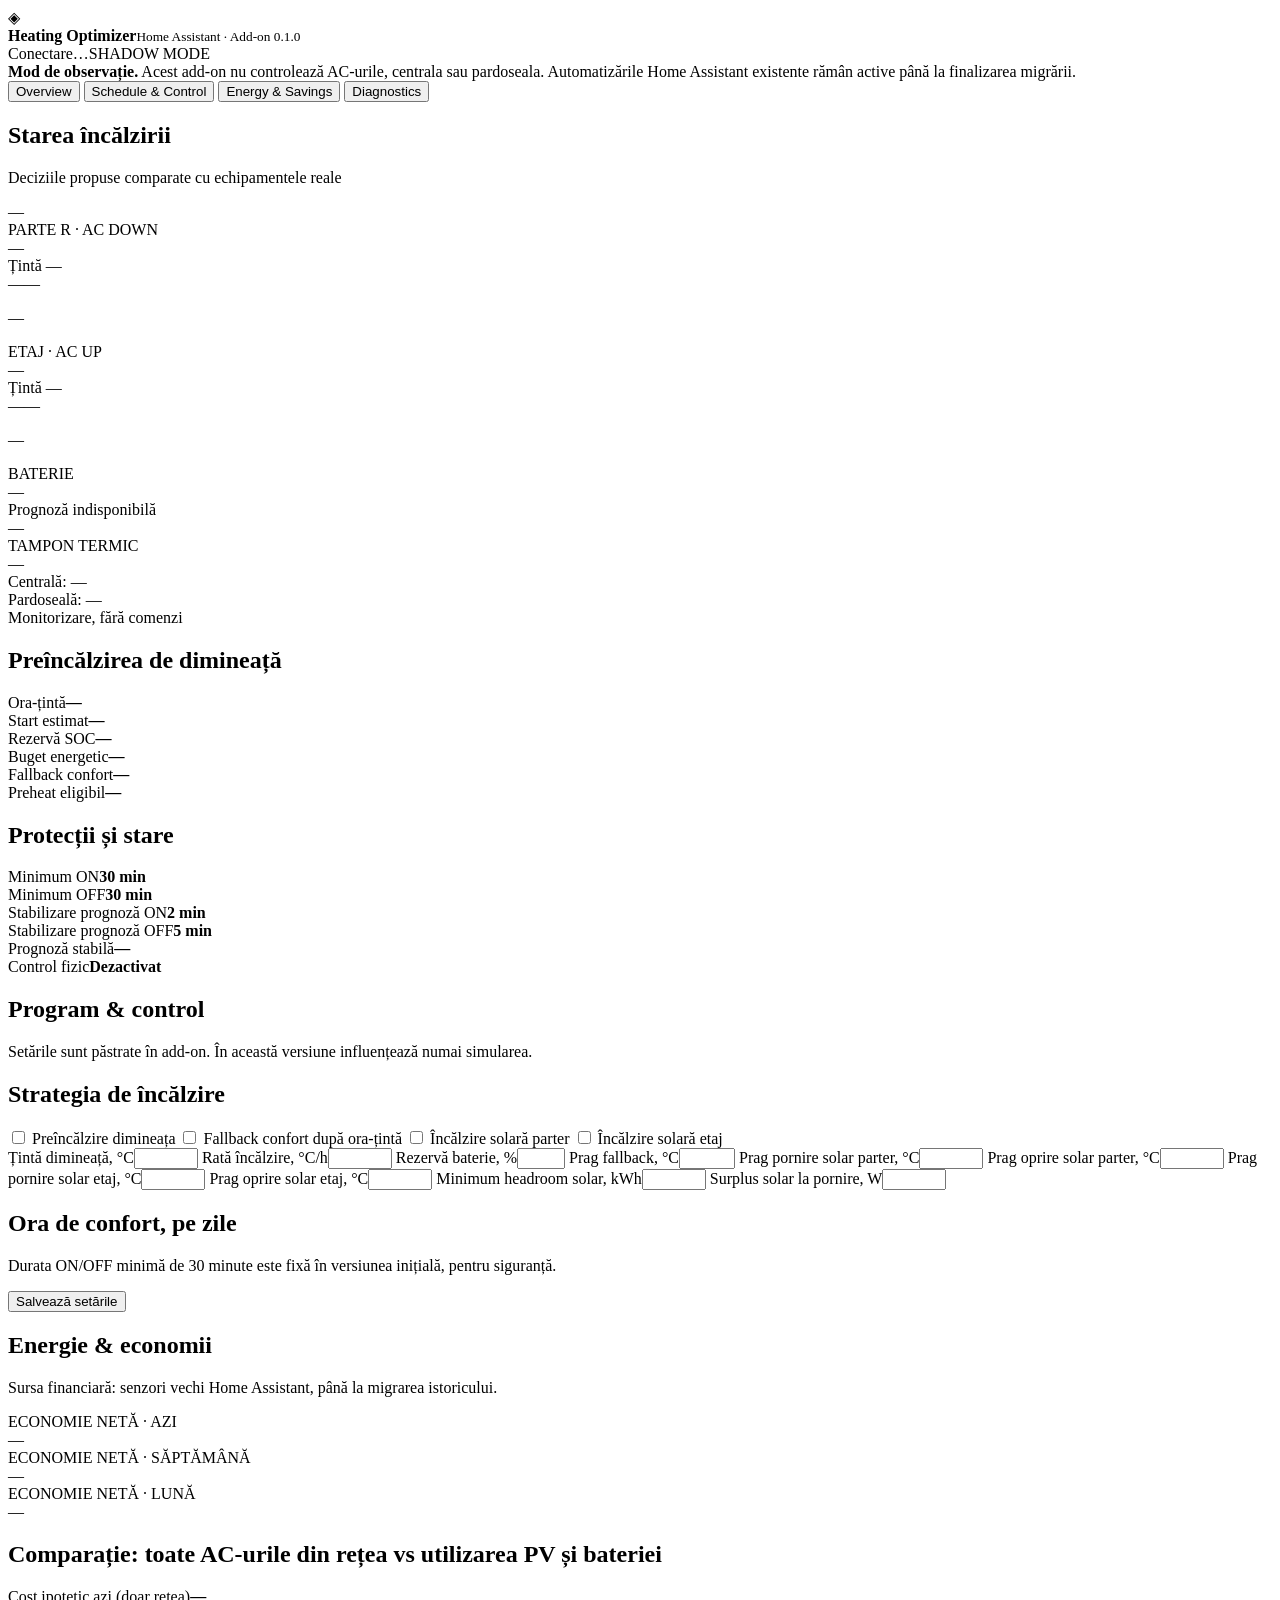
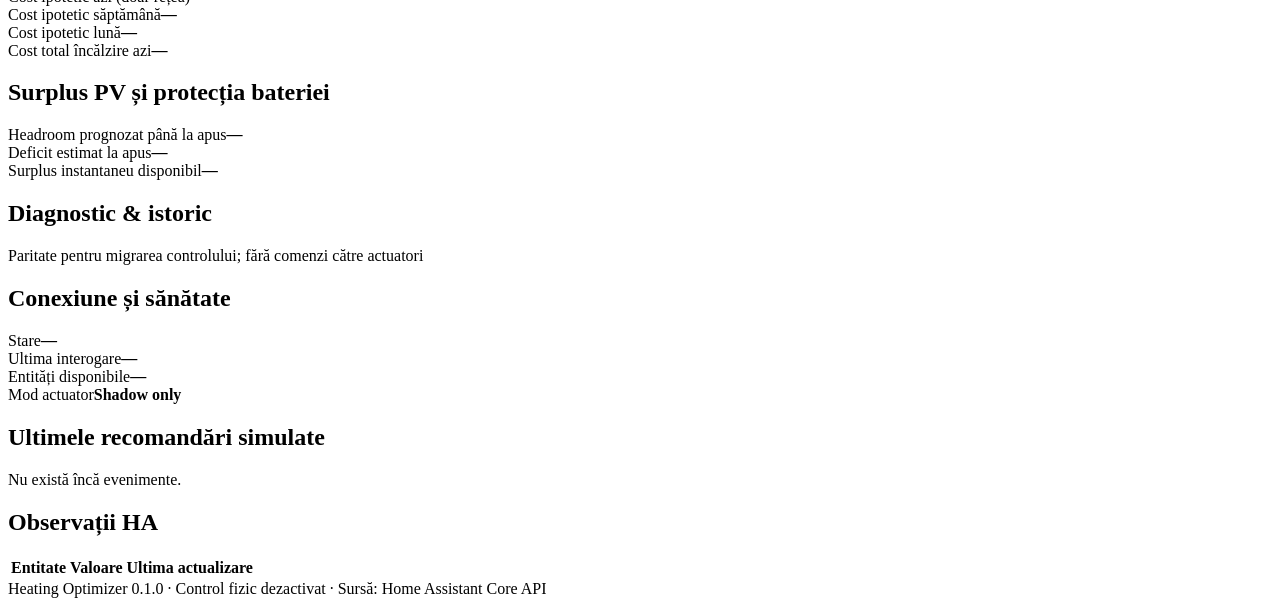
==== heating_optimizer/app/static/index.html @ 762e4fca "feat(heating): full responsive Ingress dashboard with controls, schedule and savings" ====
<!doctype html>
<html lang="ro">
<head>
  <meta charset="utf-8">
  <meta name="viewport" content="width=device-width,initial-scale=1,viewport-fit=cover">
  <meta name="theme-color" content="#101b2a">
  <title>Heating Optimizer</title>
  <link rel="stylesheet" href="style.css">
</head>
<body>
<div class="app">
  <header class="topbar">
    <div class="brand"><div class="mark">◈</div><div><strong>Heating Optimizer</strong><small>Home Assistant · Add-on 0.1.0</small></div></div>
    <div class="topstatus"><span id="health-indicator" class="light"></span><span id="health-label">Conectare…</span><span class="pill shadow">SHADOW MODE</span></div>
  </header>
  <div class="notice" role="status"><strong>Mod de observație.</strong> Acest add-on nu controlează AC-urile, centrala sau pardoseala. Automatizările Home Assistant existente rămân active până la finalizarea migrării.</div>
  <nav class="tabs" aria-label="Secțiuni">
    <button data-tab="overview" class="selected">Overview</button>
    <button data-tab="schedule">Schedule & Control</button>
    <button data-tab="energy">Energy & Savings</button>
    <button data-tab="diagnostics">Diagnostics</button>
  </nav>
  <main>
    <section id="overview" class="panel open">
      <div class="heading"><div><h1>Starea încălzirii</h1><p>Deciziile propuse comparate cu echipamentele reale</p></div><div id="last-refresh" class="muted">—</div></div>
      <div class="cards">
        <article class="tile room"><div class="eyebrow">PARTE R · AC DOWN</div><div class="big" id="down-temperature">—</div><div class="tile-detail">Țintă <span id="down-target">—</span></div><div class="state-row"><span id="down-actual" class="pill neutral">—</span><span id="down-simulated" class="pill neutral">—</span></div><p class="reason" id="down-reasons">—</p></article>
        <article class="tile room"><div class="eyebrow">ETAJ · AC UP</div><div class="big" id="up-temperature">—</div><div class="tile-detail">Țintă <span id="up-target">—</span></div><div class="state-row"><span id="up-actual" class="pill neutral">—</span><span id="up-simulated" class="pill neutral">—</span></div><p class="reason" id="up-reasons">—</p></article>
        <article class="tile"><div class="eyebrow">BATERIE</div><div class="big" id="battery-soc">—</div><div id="battery-target" class="tile-detail">Prognoză indisponibilă</div><div class="progress"><div id="battery-fill"></div></div><div id="battery-headroom" class="muted">—</div></article>
        <article class="tile"><div class="eyebrow">TAMPON TERMIC</div><div class="big" id="puffer-temperature">—</div><div class="tile-detail">Centrală: <span id="boiler-state">—</span></div><div class="tile-detail">Pardoseală: <span id="ufh-state">—</span></div><div class="muted">Monitorizare, fără comenzi</div></article>
      </div>
      <div class="two-col">
        <article class="tile"><h2>Preîncălzirea de dimineață</h2><div class="metrics">
          <div><span>Ora-țintă</span><strong id="morning-time">—</strong></div>
          <div><span>Start estimat</span><strong id="morning-start">—</strong></div>
          <div><span>Rezervă SOC</span><strong id="morning-reserve">—</strong></div>
          <div><span>Buget energetic</span><strong id="morning-budget">—</strong></div>
          <div><span>Fallback confort</span><strong id="morning-fallback">—</strong></div>
          <div><span>Preheat eligibil</span><strong id="morning-eligible">—</strong></div>
        </div></article>
        <article class="tile"><h2>Protecții și stare</h2><div class="metrics">
          <div><span>Minimum ON</span><strong>30 min</strong></div>
          <div><span>Minimum OFF</span><strong>30 min</strong></div>
          <div><span>Stabilizare prognoză ON</span><strong>2 min</strong></div>
          <div><span>Stabilizare prognoză OFF</span><strong>5 min</strong></div>
          <div><span>Prognoză stabilă</span><strong id="forecast-stable">—</strong></div>
          <div><span>Control fizic</span><strong>Dezactivat</strong></div>
        </div></article>
      </div>
    </section>
    <section id="schedule" class="panel">
      <div class="heading"><div><h1>Program & control</h1><p>Setările sunt păstrate în add-on. În această versiune influențează numai simularea.</p></div></div>
      <form id="settings-form" class="settings">
        <article class="tile"><h2>Strategia de încălzire</h2>
          <label class="switchline"><input type="checkbox" name="morning_enabled"> Preîncălzire dimineața</label>
          <label class="switchline"><input type="checkbox" name="comfort_fallback_enabled"> Fallback confort după ora-țintă</label>
          <label class="switchline"><input type="checkbox" name="solar_down_enabled"> Încălzire solară parter</label>
          <label class="switchline"><input type="checkbox" name="solar_up_enabled"> Încălzire solară etaj</label>
          <div class="fields">
            <label>Țintă dimineață, °C<input name="morning_target_c" type="number" step="0.1" min="18" max="25"></label>
            <label>Rată încălzire, °C/h<input name="morning_warming_rate_c_per_h" type="number" step="0.05" min="0.2" max="2"></label>
            <label>Rezervă baterie, %<input name="morning_reserve_soc" type="number" step="1" min="20" max="60"></label>
            <label>Prag fallback, °C<input name="morning_fallback_deficit_c" type="number" step="0.1" min="0.2" max="2"></label>
            <label>Prag pornire solar parter, °C<input name="solar_start_down_c" type="number" step="0.1" min="18" max="25"></label>
            <label>Prag oprire solar parter, °C<input name="solar_stop_down_c" type="number" step="0.1" min="18" max="25"></label>
            <label>Prag pornire solar etaj, °C<input name="solar_start_up_c" type="number" step="0.1" min="18" max="25"></label>
            <label>Prag oprire solar etaj, °C<input name="solar_stop_up_c" type="number" step="0.1" min="18" max="25"></label>
            <label>Minimum headroom solar, kWh<input name="solar_headroom_kwh" type="number" step="0.1" min="0" max="20"></label>
            <label>Surplus solar la pornire, W<input name="solar_surplus_w" type="number" step="50" min="0" max="5000"></label>
          </div>
        </article>
        <article class="tile"><h2>Ora de confort, pe zile</h2><div class="schedule-fields" id="schedule-fields"></div><p class="muted">Durata ON/OFF minimă de 30 minute este fixă în versiunea inițială, pentru siguranță.</p></article>
        <div class="settings-footer"><button type="submit" class="primary" id="save-settings">Salvează setările</button><div class="message" id="settings-message" role="status"></div></div>
      </form>
    </section>
    <section id="energy" class="panel">
      <div class="heading"><div><h1>Energie & economii</h1><p>Sursa financiară: senzori vechi Home Assistant, până la migrarea istoricului.</p></div></div>
      <div class="cards three">
        <article class="tile"><div class="eyebrow">ECONOMIE NETĂ · AZI</div><div class="big" id="saving-day">—</div></article>
        <article class="tile"><div class="eyebrow">ECONOMIE NETĂ · SĂPTĂMÂNĂ</div><div class="big" id="saving-week">—</div></article>
        <article class="tile"><div class="eyebrow">ECONOMIE NETĂ · LUNĂ</div><div class="big" id="saving-month">—</div></article>
      </div>
      <article class="tile"><h2>Comparație: toate AC-urile din rețea vs utilizarea PV și bateriei</h2><div class="metrics">
        <div><span>Cost ipotetic azi (doar rețea)</span><strong id="cost-grid-day">—</strong></div>
        <div><span>Cost ipotetic săptămână</span><strong id="cost-grid-week">—</strong></div>
        <div><span>Cost ipotetic lună</span><strong id="cost-grid-month">—</strong></div>
        <div><span>Cost total încălzire azi</span><strong id="heat-cost">—</strong></div>
      </div></article>
      <article class="tile"><h2>Surplus PV și protecția bateriei</h2><div class="metrics">
        <div><span>Headroom prognozat până la apus</span><strong id="energy-headroom">—</strong></div>
        <div><span>Deficit estimat la apus</span><strong id="energy-shortfall">—</strong></div>
        <div><span>Surplus instantaneu disponibil</span><strong id="energy-surplus">—</strong></div>
      </div></article>
    </section>
    <section id="diagnostics" class="panel">
      <div class="heading"><div><h1>Diagnostic & istoric</h1><p>Paritate pentru migrarea controlului; fără comenzi către actuatori</p></div></div>
      <div class="two-col">
        <article class="tile"><h2>Conexiune și sănătate</h2><div class="metrics">
          <div><span>Stare</span><strong id="diag-state">—</strong></div>
          <div><span>Ultima interogare</span><strong id="diag-time">—</strong></div>
          <div><span>Entități disponibile</span><strong id="diag-entities">—</strong></div>
          <div><span>Mod actuator</span><strong>Shadow only</strong></div>
        </div><div id="diag-error" class="errorbox" hidden></div></article>
        <article class="tile"><h2>Ultimele recomandări simulate</h2><div id="event-list" class="events muted">Nu există încă evenimente.</div></article>
      </div>
      <article class="tile"><h2>Observații HA</h2><div class="tablewrap"><table><thead><tr><th>Entitate</th><th>Valoare</th><th>Ultima actualizare</th></tr></thead><tbody id="entities-list"></tbody></table></div></article>
    </section>
  </main>
  <footer>Heating Optimizer 0.1.0 · Control fizic dezactivat · Sursă: Home Assistant Core API</footer>
</div>
<script src="app.js" defer></script>
</body>
</html>
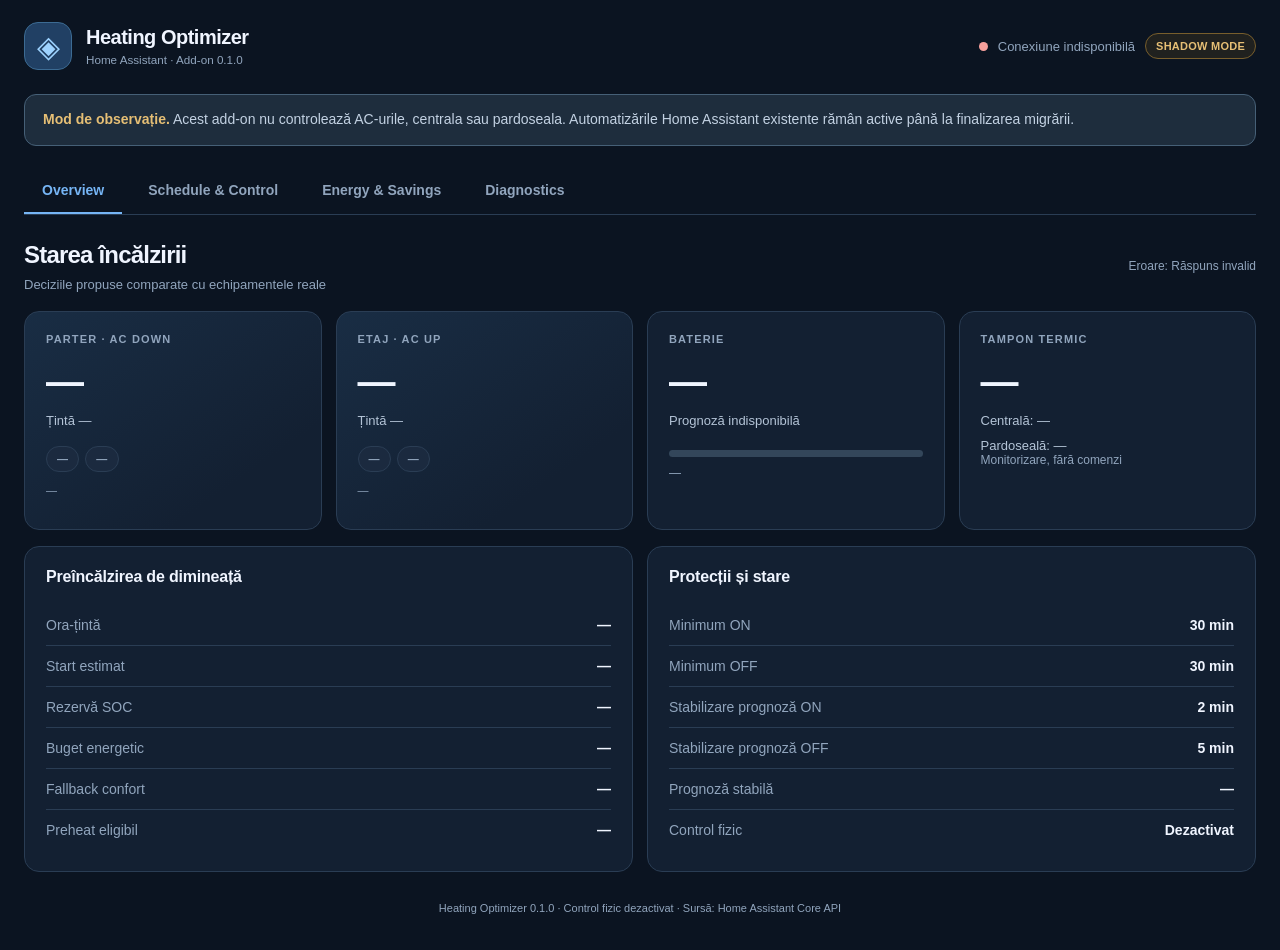
==== commit ec796926: "fix(heating-ui): independent solar controls for both zones, align settings API names" ====
--- a/heating_optimizer/app/static/index.html
+++ b/heating_optimizer/app/static/index.html
@@ -24,7 +24,7 @@
     <section id="overview" class="panel open">
       <div class="heading"><div><h1>Starea încălzirii</h1><p>Deciziile propuse comparate cu echipamentele reale</p></div><div id="last-refresh" class="muted">—</div></div>
       <div class="cards">
-        <article class="tile room"><div class="eyebrow">PARTE R · AC DOWN</div><div class="big" id="down-temperature">—</div><div class="tile-detail">Țintă <span id="down-target">—</span></div><div class="state-row"><span id="down-actual" class="pill neutral">—</span><span id="down-simulated" class="pill neutral">—</span></div><p class="reason" id="down-reasons">—</p></article>
+        <article class="tile room"><div class="eyebrow">PARTER · AC DOWN</div><div class="big" id="down-temperature">—</div><div class="tile-detail">Țintă <span id="down-target">—</span></div><div class="state-row"><span id="down-actual" class="pill neutral">—</span><span id="down-simulated" class="pill neutral">—</span></div><p class="reason" id="down-reasons">—</p></article>
         <article class="tile room"><div class="eyebrow">ETAJ · AC UP</div><div class="big" id="up-temperature">—</div><div class="tile-detail">Țintă <span id="up-target">—</span></div><div class="state-row"><span id="up-actual" class="pill neutral">—</span><span id="up-simulated" class="pill neutral">—</span></div><p class="reason" id="up-reasons">—</p></article>
         <article class="tile"><div class="eyebrow">BATERIE</div><div class="big" id="battery-soc">—</div><div id="battery-target" class="tile-detail">Prognoză indisponibilă</div><div class="progress"><div id="battery-fill"></div></div><div id="battery-headroom" class="muted">—</div></article>
         <article class="tile"><div class="eyebrow">TAMPON TERMIC</div><div class="big" id="puffer-temperature">—</div><div class="tile-detail">Centrală: <span id="boiler-state">—</span></div><div class="tile-detail">Pardoseală: <span id="ufh-state">—</span></div><div class="muted">Monitorizare, fără comenzi</div></article>
@@ -65,8 +65,14 @@
             <label>Prag oprire solar parter, °C<input name="solar_stop_down_c" type="number" step="0.1" min="18" max="25"></label>
             <label>Prag pornire solar etaj, °C<input name="solar_start_up_c" type="number" step="0.1" min="18" max="25"></label>
             <label>Prag oprire solar etaj, °C<input name="solar_stop_up_c" type="number" step="0.1" min="18" max="25"></label>
-            <label>Minimum headroom solar, kWh<input name="solar_headroom_kwh" type="number" step="0.1" min="0" max="20"></label>
-            <label>Surplus solar la pornire, W<input name="solar_surplus_w" type="number" step="50" min="0" max="5000"></label>
+            <label>Headroom solar parter, kWh<input name="solar_headroom_down_kwh" type="number" step="0.1" min="0" max="20"></label>
+            <label>Headroom solar etaj, kWh<input name="solar_headroom_up_kwh" type="number" step="0.1" min="0" max="20"></label>
+            <label>Surplus solar parter, W<input name="solar_surplus_down_w" type="number" step="50" min="0" max="5000"></label>
+            <label>Surplus solar etaj, W<input name="solar_surplus_up_w" type="number" step="50" min="0" max="5000"></label>
+            <label>Import maxim parter, W<input name="solar_max_grid_down_w" type="number" step="50" min="0" max="2000"></label>
+            <label>Import maxim etaj, W<input name="solar_max_grid_up_w" type="number" step="50" min="0" max="2000"></label>
+            <label>Descărcare baterie parter, W<input name="solar_max_battery_down_w" type="number" step="50" min="0" max="2000"></label>
+            <label>Descărcare baterie etaj, W<input name="solar_max_battery_up_w" type="number" step="50" min="0" max="2000"></label>
           </div>
         </article>
         <article class="tile"><h2>Ora de confort, pe zile</h2><div class="schedule-fields" id="schedule-fields"></div><p class="muted">Durata ON/OFF minimă de 30 minute este fixă în versiunea inițială, pentru siguranță.</p></article>
--- a/heating_optimizer/app/static/style.css
+++ b/heating_optimizer/app/static/style.css
@@ -0,0 +1,2 @@
+:root{color-scheme:dark;--bg:#0b1421;--panel:#132032;--panel2:#1b2a3f;--stroke:#2a3d54;--text:#f0f5ff;--muted:#91a5bd;--accent:#76b5f5;--green:#66cdaa;--amber:#e6bf75;--red:#f7a09c;font-family:Inter,-apple-system,BlinkMacSystemFont,"Segoe UI",sans-serif}
+*{box-sizing:border-box}html,body{margin:0;min-height:100%;background:var(--bg);color:var(--text)}body{font-size:14px}.app{max-width:1340px;margin:auto;padding:22px 24px 36px}button,input{font:inherit}button{cursor:pointer}.topbar{display:flex;justify-content:space-between;align-items:center;gap:20px;padding:0 0 24px}.brand{display:flex;align-items:center;gap:14px}.mark{display:grid;place-items:center;background:#214064;border:1px solid #3c6b93;border-radius:14px;color:#9ed3ff;height:48px;width:48px;font-size:30px}.brand strong{display:block;font-size:20px;letter-spacing:-.5px}.brand small{display:block;color:var(--muted);margin-top:4px}.topstatus,.state-row{display:flex;align-items:center;gap:10px;flex-wrap:wrap}.topstatus{font-size:13px;color:var(--muted)}.light{display:inline-block;border-radius:50%;height:9px;width:9px;background:var(--amber)}.light.good{background:var(--green)}.light.bad{background:var(--red)}.pill{display:inline-flex;align-items:center;padding:6px 10px;border-radius:999px;border:1px solid var(--stroke);font-size:11px;font-weight:700;letter-spacing:.25px;white-space:nowrap}.pill.shadow{color:var(--amber);background:#4c3c1b55;border-color:#785e2c}.pill.good{color:var(--green);border-color:#32614f;background:#153729}.pill.warn{color:var(--amber);background:#49391e}.pill.neutral{color:var(--muted);background:#1b2a3f}.notice{background:#1e2d3d;border:1px solid #466077;border-radius:12px;padding:14px 18px;color:#c3d2e3;line-height:1.55}.notice strong{color:var(--amber)}.tabs{display:flex;gap:8px;overflow:auto;border-bottom:1px solid var(--stroke);margin:22px 0 26px}.tabs button{border:0;background:transparent;color:var(--muted);padding:14px 18px;border-bottom:2px solid transparent;white-space:nowrap;font-weight:600}.tabs button.selected{color:var(--accent);border-color:var(--accent)}.tabs button:focus-visible{outline:2px solid var(--accent)}.panel{display:none}.panel.open{display:block}.heading{display:flex;align-items:center;justify-content:space-between;margin-bottom:19px;gap:14px}.heading h1{margin:0;font-size:24px;letter-spacing:-.8px}.heading p{margin:8px 0 0;color:var(--muted);font-size:13px}.muted{color:var(--muted);font-size:12px}.cards{display:grid;grid-template-columns:repeat(4,minmax(0,1fr));gap:14px;margin-bottom:16px}.cards.three{grid-template-columns:repeat(3,minmax(0,1fr))}.tile{border:1px solid var(--stroke);background:var(--panel);border-radius:15px;padding:21px;min-width:0}.tile.room{background:linear-gradient(145deg,#192d44,var(--panel) 75%)}.tile h2{font-size:16px;letter-spacing:-.2px;margin:0 0 19px}.eyebrow{font-size:11px;font-weight:800;color:var(--muted);letter-spacing:1.15px}.big{font-size:38px;font-weight:750;letter-spacing:-1.5px;margin:17px 0 3px;line-height:1.1}.tile-detail{font-size:13px;color:#b4c4d7;margin-top:10px}.state-row{margin-top:18px;gap:6px}.reason{font-size:11px;color:var(--muted);min-height:24px;margin:12px 0 0;overflow-wrap:anywhere}.progress{height:7px;background:#33465a;border-radius:4px;margin:22px 0 9px;overflow:hidden}.progress>div{background:linear-gradient(90deg,#528ad3,#72d9b1);width:0;height:100%;transition:width .3s}.two-col{display:grid;grid-template-columns:repeat(2,minmax(0,1fr));gap:14px;margin-bottom:16px}.metrics{display:grid;gap:0}.metrics>div{display:flex;justify-content:space-between;align-items:center;gap:15px;padding:12px 0;border-bottom:1px solid var(--stroke)}.metrics>div:last-child{border:0}.metrics span{color:var(--muted)}.metrics strong{text-align:right;font-weight:650}.settings{display:grid;gap:14px;grid-template-columns:repeat(2,minmax(0,1fr))}.settings .tile{height:fit-content}.fields{display:grid;grid-template-columns:repeat(2,minmax(0,1fr));gap:14px;margin-top:24px}.fields label,.schedule-fields label{display:flex;flex-direction:column;gap:7px;color:var(--muted);font-size:12px}input[type=number],input[type=time]{width:100%;min-height:40px;background:#0b1726;border:1px solid #35506d;border-radius:9px;color:var(--text);padding:9px 11px}input:focus{outline:2px solid #659ee3;outline-offset:1px}.switchline{display:flex;align-items:center;gap:10px;margin:12px 0;cursor:pointer}.switchline input{accent-color:var(--accent);width:17px;height:17px}.schedule-fields{display:grid;grid-template-columns:repeat(2,minmax(0,1fr));gap:14px}.settings-footer{grid-column:1/-1;display:flex;align-items:center;gap:16px}.primary{padding:12px 20px;background:#427ab4;border:1px solid #6facdf;border-radius:10px;color:#fff;font-weight:700}.primary:hover{background:#4f8fcf}.primary:disabled{opacity:.6;cursor:wait}.message{color:var(--green);font-size:13px}.message.error{color:var(--red)}.events{display:grid;gap:9px;max-height:300px;overflow:auto}.event{border-bottom:1px solid var(--stroke);padding:0 0 9px}.event strong{color:var(--text)}.event small{display:block;color:var(--muted);margin-top:5px}.tablewrap{max-height:420px;overflow:auto}table{width:100%;border-collapse:collapse;text-align:left;font-size:12px}th{color:var(--muted);font-size:11px;font-weight:700;text-transform:uppercase;position:sticky;top:0;background:var(--panel)}th,td{padding:11px;border-bottom:1px solid var(--stroke)}td:first-child{overflow-wrap:anywhere}.errorbox{border:1px solid #7e3232;color:#ffbcbc;padding:12px;border-radius:8px;margin-top:10px}footer{color:var(--muted);font-size:11px;text-align:center;margin:30px auto 0}@media(max-width:1020px){.cards{grid-template-columns:repeat(2,minmax(0,1fr))}}@media(max-width:670px){.app{padding:16px 14px 25px}.topbar{flex-direction:column;align-items:flex-start}.cards,.cards.three,.two-col,.settings{grid-template-columns:1fr}.fields{grid-template-columns:repeat(2,minmax(0,1fr))}.tile{padding:18px}.heading h1{font-size:21px}.big{font-size:34px}.tabs button{padding:12px}.settings-footer{flex-wrap:wrap}}@media(max-width:390px){.fields,.schedule-fields{grid-template-columns:1fr}}
